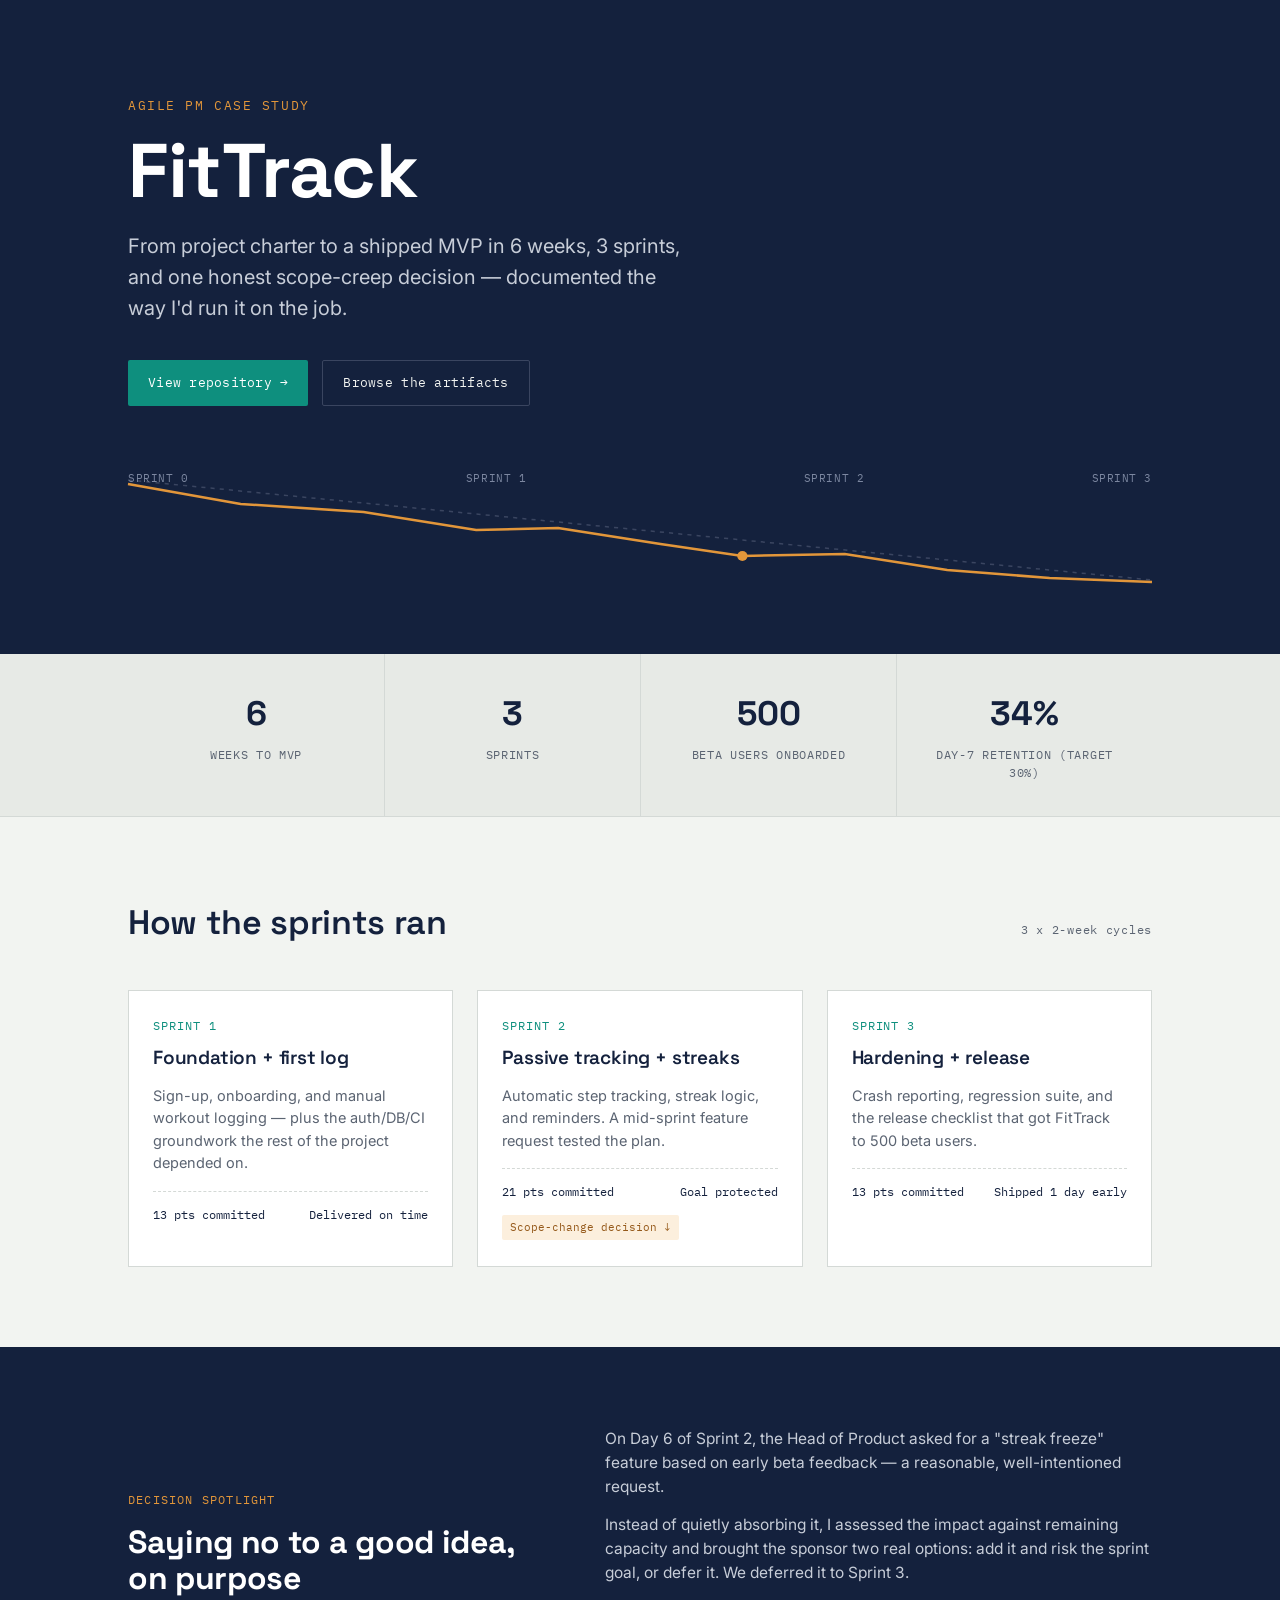
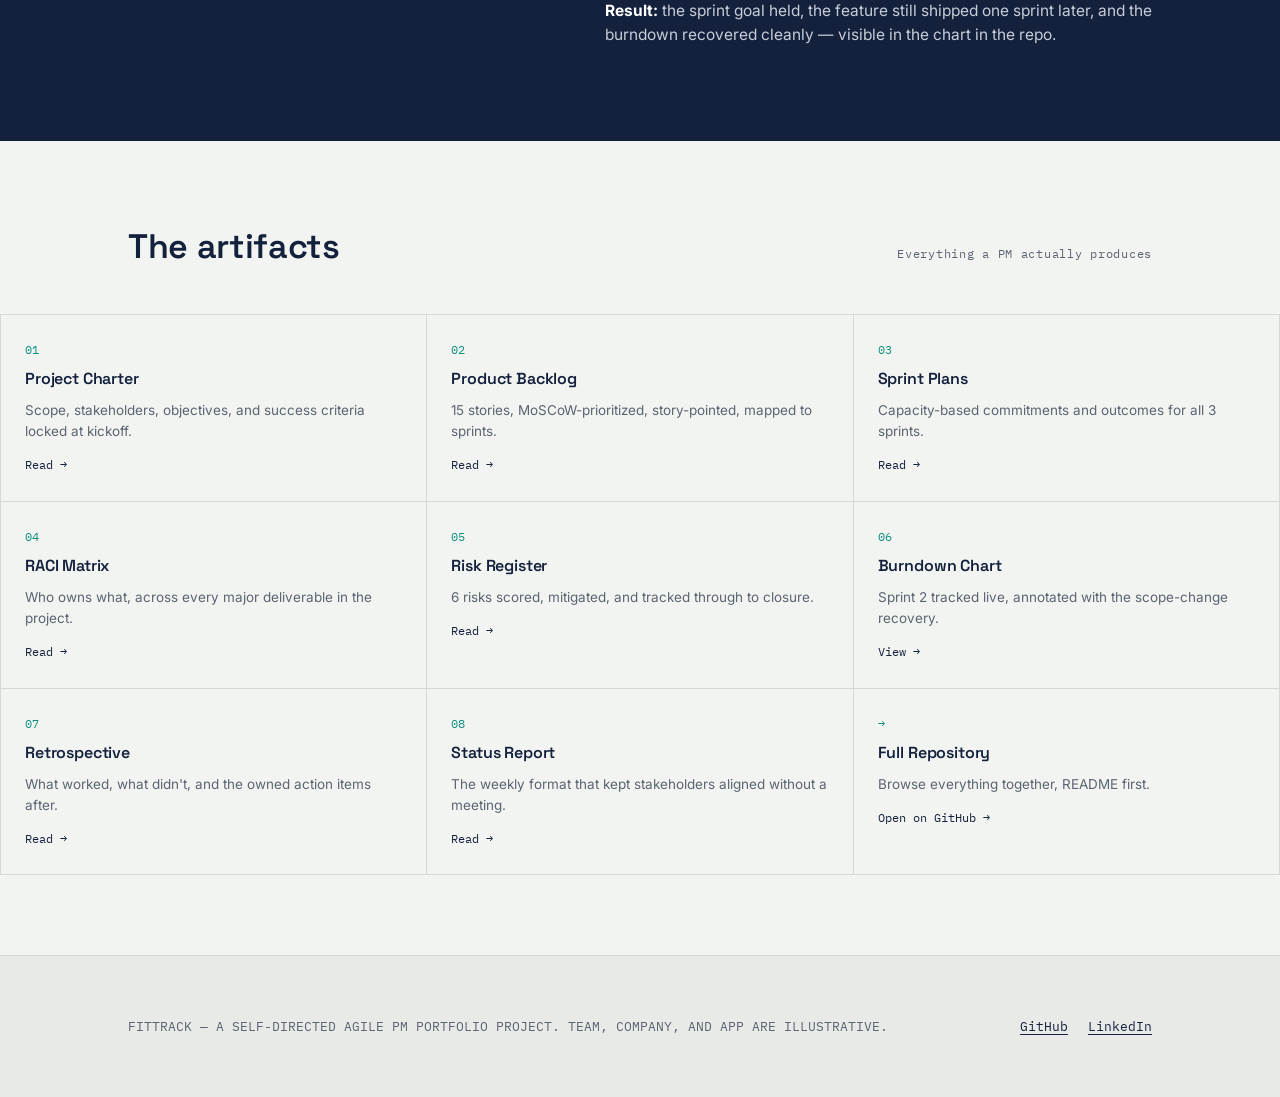
==== index.html @ 7f76b9cd "Add files via upload" ====
<!DOCTYPE html>
<html lang="en">
<head>
<meta charset="UTF-8">
<meta name="viewport" content="width=device-width, initial-scale=1.0">
<title>FitTrack — Agile PM Case Study</title>
<meta name="description" content="An Agile project management case study: shipping the FitTrack MVP in 6 weeks across 3 sprints.">
<link rel="preconnect" href="https://fonts.googleapis.com">
<link rel="preconnect" href="https://fonts.gstatic.com" crossorigin>
<link href="https://fonts.googleapis.com/css2?family=Space+Grotesk:wght@400;500;600;700&family=Inter:wght@400;500;600&family=IBM+Plex+Mono:wght@400;500;600&display=swap" rel="stylesheet">
<link rel="stylesheet" href="styles.css">
</head>
<body>

<header class="hero">
  <div class="wrap">
    <div class="eyebrow">Agile PM Case Study</div>
    <h1>FitTrack</h1>
    <p class="sub">From project charter to a shipped MVP in 6 weeks, 3 sprints, and one honest scope-creep decision — documented the way I'd run it on the job.</p>
    <div class="hero-cta">
      <a class="btn btn-primary" href="https://github.com/YOUR-USERNAME/fittrack-agile-pm-portfolio" target="_blank" rel="noopener">View repository →</a>
      <a class="btn btn-ghost" href="#artifacts">Browse the artifacts</a>
    </div>

    <div class="burndown" aria-hidden="true">
      <svg viewBox="0 0 1000 120" preserveAspectRatio="none">
        <line x1="0" y1="10" x2="1000" y2="110" stroke="#3A4560" stroke-width="1.5" stroke-dasharray="4 5"/>
        <polyline points="0,14 110,34 230,42 340,60 420,58 520,74 600,86 700,84 800,100 900,108 1000,112"
          fill="none" stroke="#E2963A" stroke-width="2.5"/>
        <circle cx="600" cy="86" r="5" fill="#E2963A"/>
      </svg>
      <span class="burndown-label" style="left:0;top:0;">SPRINT 0</span>
      <span class="burndown-label" style="left:33%;top:0;">SPRINT 1</span>
      <span class="burndown-label" style="left:66%;top:0;">SPRINT 2</span>
      <span class="burndown-label" style="right:0;top:0;">SPRINT 3</span>
    </div>
  </div>
</header>

<div class="stats">
  <div class="wrap">
    <div class="stat"><div class="num">6</div><div class="lbl">Weeks to MVP</div></div>
    <div class="stat"><div class="num">3</div><div class="lbl">Sprints</div></div>
    <div class="stat"><div class="num">500</div><div class="lbl">Beta users onboarded</div></div>
    <div class="stat"><div class="num">34%</div><div class="lbl">Day-7 retention (target 30%)</div></div>
  </div>
</div>

<section id="sprints">
  <div class="wrap">
    <div class="section-head reveal">
      <h2>How the sprints ran</h2>
      <span class="section-tag">3 x 2-week cycles</span>
    </div>
    <div class="sprints">
      <div class="sprint-card reveal">
        <div class="sprint-num">Sprint 1</div>
        <h3>Foundation + first log</h3>
        <p>Sign-up, onboarding, and manual workout logging — plus the auth/DB/CI groundwork the rest of the project depended on.</p>
        <div class="sprint-meta"><span>13 pts committed</span><span>Delivered on time</span></div>
      </div>
      <div class="sprint-card reveal">
        <div class="sprint-num">Sprint 2</div>
        <h3>Passive tracking + streaks</h3>
        <p>Automatic step tracking, streak logic, and reminders. A mid-sprint feature request tested the plan.</p>
        <div class="sprint-meta"><span>21 pts committed</span><span>Goal protected</span></div>
        <span class="flag">Scope-change decision ↓</span>
      </div>
      <div class="sprint-card reveal">
        <div class="sprint-num">Sprint 3</div>
        <h3>Hardening + release</h3>
        <p>Crash reporting, regression suite, and the release checklist that got FitTrack to 500 beta users.</p>
        <div class="sprint-meta"><span>13 pts committed</span><span>Shipped 1 day early</span></div>
      </div>
    </div>
  </div>
</section>

<section class="spotlight">
  <div class="wrap">
    <div class="reveal">
      <div class="spotlight-kicker">Decision spotlight</div>
      <h2>Saying no to a good idea, on purpose</h2>
    </div>
    <div class="spotlight-body reveal">
      <p>On Day 6 of Sprint 2, the Head of Product asked for a "streak freeze" feature based on early beta feedback — a reasonable, well-intentioned request.</p>
      <p>Instead of quietly absorbing it, I assessed the impact against remaining capacity and brought the sponsor two real options: add it and risk the sprint goal, or defer it. We deferred it to Sprint 3.</p>
      <p><strong>Result:</strong> the sprint goal held, the feature still shipped one sprint later, and the burndown recovered cleanly — visible in the chart in the repo.</p>
    </div>
  </div>
</section>

<section id="artifacts">
  <div class="wrap">
    <div class="section-head reveal">
      <h2>The artifacts</h2>
      <span class="section-tag">Everything a PM actually produces</span>
    </div>
  </div>
  <div class="artifacts reveal">
    <a class="artifact" href="https://github.com/YOUR-USERNAME/fittrack-agile-pm-portfolio/blob/main/01-project-charter.md" target="_blank" rel="noopener">
      <div class="idx">01</div>
      <h3>Project Charter</h3>
      <p>Scope, stakeholders, objectives, and success criteria locked at kickoff.</p>
      <div class="go">Read →</div>
    </a>
    <a class="artifact" href="https://github.com/YOUR-USERNAME/fittrack-agile-pm-portfolio/blob/main/02-product-backlog.csv" target="_blank" rel="noopener">
      <div class="idx">02</div>
      <h3>Product Backlog</h3>
      <p>15 stories, MoSCoW-prioritized, story-pointed, mapped to sprints.</p>
      <div class="go">Read →</div>
    </a>
    <a class="artifact" href="https://github.com/YOUR-USERNAME/fittrack-agile-pm-portfolio/tree/main/03-sprint-planning" target="_blank" rel="noopener">
      <div class="idx">03</div>
      <h3>Sprint Plans</h3>
      <p>Capacity-based commitments and outcomes for all 3 sprints.</p>
      <div class="go">Read →</div>
    </a>
    <a class="artifact" href="https://github.com/YOUR-USERNAME/fittrack-agile-pm-portfolio/blob/main/04-raci-matrix.md" target="_blank" rel="noopener">
      <div class="idx">04</div>
      <h3>RACI Matrix</h3>
      <p>Who owns what, across every major deliverable in the project.</p>
      <div class="go">Read →</div>
    </a>
    <a class="artifact" href="https://github.com/YOUR-USERNAME/fittrack-agile-pm-portfolio/blob/main/05-risk-register.md" target="_blank" rel="noopener">
      <div class="idx">05</div>
      <h3>Risk Register</h3>
      <p>6 risks scored, mitigated, and tracked through to closure.</p>
      <div class="go">Read →</div>
    </a>
    <a class="artifact" href="https://github.com/YOUR-USERNAME/fittrack-agile-pm-portfolio/blob/main/06-sprint-burndown-chart.png" target="_blank" rel="noopener">
      <div class="idx">06</div>
      <h3>Burndown Chart</h3>
      <p>Sprint 2 tracked live, annotated with the scope-change recovery.</p>
      <div class="go">View →</div>
    </a>
    <a class="artifact" href="https://github.com/YOUR-USERNAME/fittrack-agile-pm-portfolio/blob/main/07-retrospective.md" target="_blank" rel="noopener">
      <div class="idx">07</div>
      <h3>Retrospective</h3>
      <p>What worked, what didn't, and the owned action items after.</p>
      <div class="go">Read →</div>
    </a>
    <a class="artifact" href="https://github.com/YOUR-USERNAME/fittrack-agile-pm-portfolio/blob/main/08-status-report-template.md" target="_blank" rel="noopener">
      <div class="idx">08</div>
      <h3>Status Report</h3>
      <p>The weekly format that kept stakeholders aligned without a meeting.</p>
      <div class="go">Read →</div>
    </a>
    <a class="artifact" href="https://github.com/YOUR-USERNAME/fittrack-agile-pm-portfolio" target="_blank" rel="noopener">
      <div class="idx">→</div>
      <h3>Full Repository</h3>
      <p>Browse everything together, README first.</p>
      <div class="go">Open on GitHub →</div>
    </a>
  </div>
</section>

<footer>
  <div class="wrap">
    <p>FITTRACK — A SELF-DIRECTED AGILE PM PORTFOLIO PROJECT. TEAM, COMPANY, AND APP ARE ILLUSTRATIVE.</p>
    <div class="links">
      <a href="https://github.com/YOUR-USERNAME/fittrack-agile-pm-portfolio" target="_blank" rel="noopener">GitHub</a>
      <a href="https://www.linkedin.com/in/YOUR-LINKEDIN" target="_blank" rel="noopener">LinkedIn</a>
    </div>
  </div>
</footer>

<script src="script.js"></script>

</body>
</html>
---- styles.css ----
:root{
    --ink:#14213D;
    --paper:#F2F4F1;
    --paper-dim:#E7EAE6;
    --teal:#0E8F7E;
    --amber:#E2963A;
    --slate:#5B6472;
    --line:#D4D9D6;
    --white:#FFFFFF;
  }
  *{box-sizing:border-box;}
  html{scroll-behavior:smooth;}
  body{
    margin:0;
    background:var(--paper);
    color:var(--ink);
    font-family:'Inter',sans-serif;
    line-height:1.55;
    -webkit-font-smoothing:antialiased;
  }
  h1,h2,h3{
    font-family:'Space Grotesk',sans-serif;
    margin:0;
    letter-spacing:-0.01em;
  }
  .mono{font-family:'IBM Plex Mono',monospace;}
  a{color:inherit;}
  .wrap{max-width:1080px;margin:0 auto;padding:0 28px;}

  /* ---------- HERO ---------- */
  .hero{
    background:var(--ink);
    color:var(--paper);
    padding:96px 0 64px;
    position:relative;
    overflow:hidden;
  }
  .eyebrow{
    font-family:'IBM Plex Mono',monospace;
    font-size:13px;
    letter-spacing:0.12em;
    text-transform:uppercase;
    color:var(--amber);
    margin-bottom:18px;
  }
  .hero h1{
    font-size:clamp(42px,7vw,76px);
    font-weight:700;
    line-height:0.98;
    color:var(--white);
  }
  .hero .sub{
    margin-top:22px;
    font-size:clamp(17px,2vw,20px);
    max-width:560px;
    color:#C7CDD8;
  }
  .hero-cta{
    margin-top:36px;
    display:flex;
    gap:14px;
    flex-wrap:wrap;
  }
  .btn{
    font-family:'IBM Plex Mono',monospace;
    font-size:13px;
    letter-spacing:0.02em;
    padding:12px 20px;
    border-radius:2px;
    text-decoration:none;
    display:inline-flex;
    align-items:center;
    gap:8px;
    transition:transform .15s ease, background .15s ease;
  }
  .btn-primary{background:var(--teal);color:var(--white);}
  .btn-primary:hover{transform:translateY(-2px);background:#0B7A6C;}
  .btn-ghost{border:1px solid #3A4560;color:var(--paper);}
  .btn-ghost:hover{transform:translateY(-2px);border-color:var(--amber);}

  /* burndown line motif */
  .burndown{
    margin-top:64px;
    height:120px;
    position:relative;
  }
  .burndown svg{width:100%;height:100%;display:block;overflow:visible;}
  .burndown-label{
    position:absolute;
    font-family:'IBM Plex Mono',monospace;
    font-size:11px;
    color:#7C87A0;
    letter-spacing:0.05em;
  }

  /* ---------- STATS ---------- */
  .stats{
    background:var(--paper-dim);
    border-bottom:1px solid var(--line);
  }
  .stats .wrap{
    display:grid;
    grid-template-columns:repeat(4,1fr);
    gap:0;
  }
  .stat{
    padding:34px 20px;
    border-left:1px solid var(--line);
    text-align:center;
  }
  .stat:first-child{border-left:none;}
  .stat .num{
    font-family:'Space Grotesk',sans-serif;
    font-size:34px;
    font-weight:700;
    color:var(--ink);
  }
  .stat .lbl{
    font-family:'IBM Plex Mono',monospace;
    font-size:11.5px;
    color:var(--slate);
    text-transform:uppercase;
    letter-spacing:0.06em;
    margin-top:6px;
  }

  /* ---------- SECTION SHELL ---------- */
  section{padding:80px 0;}
  .section-head{
    display:flex;
    align-items:baseline;
    justify-content:space-between;
    margin-bottom:40px;
    flex-wrap:wrap;
    gap:12px;
  }
  .section-head h2{
    font-size:clamp(26px,3.4vw,34px);
    font-weight:600;
  }
  .section-tag{
    font-family:'IBM Plex Mono',monospace;
    font-size:12px;
    color:var(--slate);
    letter-spacing:0.06em;
  }

  /* ---------- SPRINT TIMELINE ---------- */
  .sprints{
    display:grid;
    grid-template-columns:repeat(3,1fr);
    gap:24px;
  }
  .sprint-card{
    background:var(--white);
    border:1px solid var(--line);
    padding:26px 24px;
    position:relative;
  }
  .sprint-num{
    font-family:'IBM Plex Mono',monospace;
    font-size:12px;
    color:var(--teal);
    letter-spacing:0.08em;
    text-transform:uppercase;
  }
  .sprint-card h3{
    margin-top:8px;
    font-size:19px;
    font-weight:600;
  }
  .sprint-card p{
    font-size:14.5px;
    color:var(--slate);
    margin:12px 0 16px;
  }
  .sprint-meta{
    display:flex;
    justify-content:space-between;
    font-family:'IBM Plex Mono',monospace;
    font-size:11.5px;
    color:var(--ink);
    border-top:1px dashed var(--line);
    padding-top:14px;
  }
  .flag{
    display:inline-block;
    margin-top:14px;
    font-family:'IBM Plex Mono',monospace;
    font-size:11px;
    background:#FCEFDD;
    color:#95591A;
    padding:4px 8px;
    border-radius:2px;
  }

  /* ---------- SPOTLIGHT ---------- */
  .spotlight{
    background:var(--ink);
    color:var(--paper);
  }
  .spotlight .wrap{
    display:grid;
    grid-template-columns:1fr 1.3fr;
    gap:56px;
    align-items:center;
  }
  .spotlight-kicker{
    font-family:'IBM Plex Mono',monospace;
    font-size:12px;
    color:var(--amber);
    letter-spacing:0.1em;
    text-transform:uppercase;
    margin-bottom:14px;
  }
  .spotlight h2{
    font-size:clamp(26px,3.2vw,32px);
    color:var(--white);
    line-height:1.15;
  }
  .spotlight-body p{
    color:#C7CDD8;
    font-size:15.5px;
    margin:0 0 14px;
  }
  .spotlight-body strong{color:var(--white);}
  .spotlight img{
    width:100%;
    border-radius:2px;
    border:1px solid #2C374F;
  }

  /* ---------- ARTIFACTS GRID ---------- */
  .artifacts{
    display:grid;
    grid-template-columns:repeat(3,1fr);
    gap:1px;
    background:var(--line);
    border:1px solid var(--line);
  }
  .artifact{
    background:var(--paper);
    padding:26px 24px;
    text-decoration:none;
    color:var(--ink);
    transition:background .15s ease;
    display:block;
  }
  .artifact:hover{background:var(--white);}
  .artifact .idx{
    font-family:'IBM Plex Mono',monospace;
    font-size:12px;
    color:var(--teal);
  }
  .artifact h3{
    font-size:16px;
    font-weight:600;
    margin-top:8px;
  }
  .artifact p{
    font-size:13.5px;
    color:var(--slate);
    margin-top:8px;
  }
  .artifact .go{
    margin-top:14px;
    font-family:'IBM Plex Mono',monospace;
    font-size:12px;
    color:var(--ink);
  }

  /* ---------- FOOTER ---------- */
  footer{
    background:var(--paper-dim);
    border-top:1px solid var(--line);
    padding:48px 0;
  }
  footer .wrap{
    display:flex;
    justify-content:space-between;
    align-items:center;
    flex-wrap:wrap;
    gap:16px;
  }
  footer p{
    font-family:'IBM Plex Mono',monospace;
    font-size:12.5px;
    color:var(--slate);
  }
  footer .links{display:flex;gap:20px;}
  footer .links a{
    font-family:'IBM Plex Mono',monospace;
    font-size:12.5px;
    text-decoration:underline;
    text-underline-offset:3px;
    color:var(--ink);
  }

  /* ---------- REVEAL ---------- */
  .reveal{opacity:0;transform:translateY(14px);transition:opacity .5s ease, transform .5s ease;}
  .reveal.in{opacity:1;transform:translateY(0);}
  @media (prefers-reduced-motion:reduce){
    .reveal{opacity:1;transform:none;transition:none;}
    html{scroll-behavior:auto;}
  }

  /* ---------- RESPONSIVE ---------- */
  @media (max-width:860px){
    .stats .wrap{grid-template-columns:repeat(2,1fr);}
    .stat:nth-child(3){border-left:none;}
    .sprints{grid-template-columns:1fr;}
    .spotlight .wrap{grid-template-columns:1fr;}
    .artifacts{grid-template-columns:1fr;}
  }
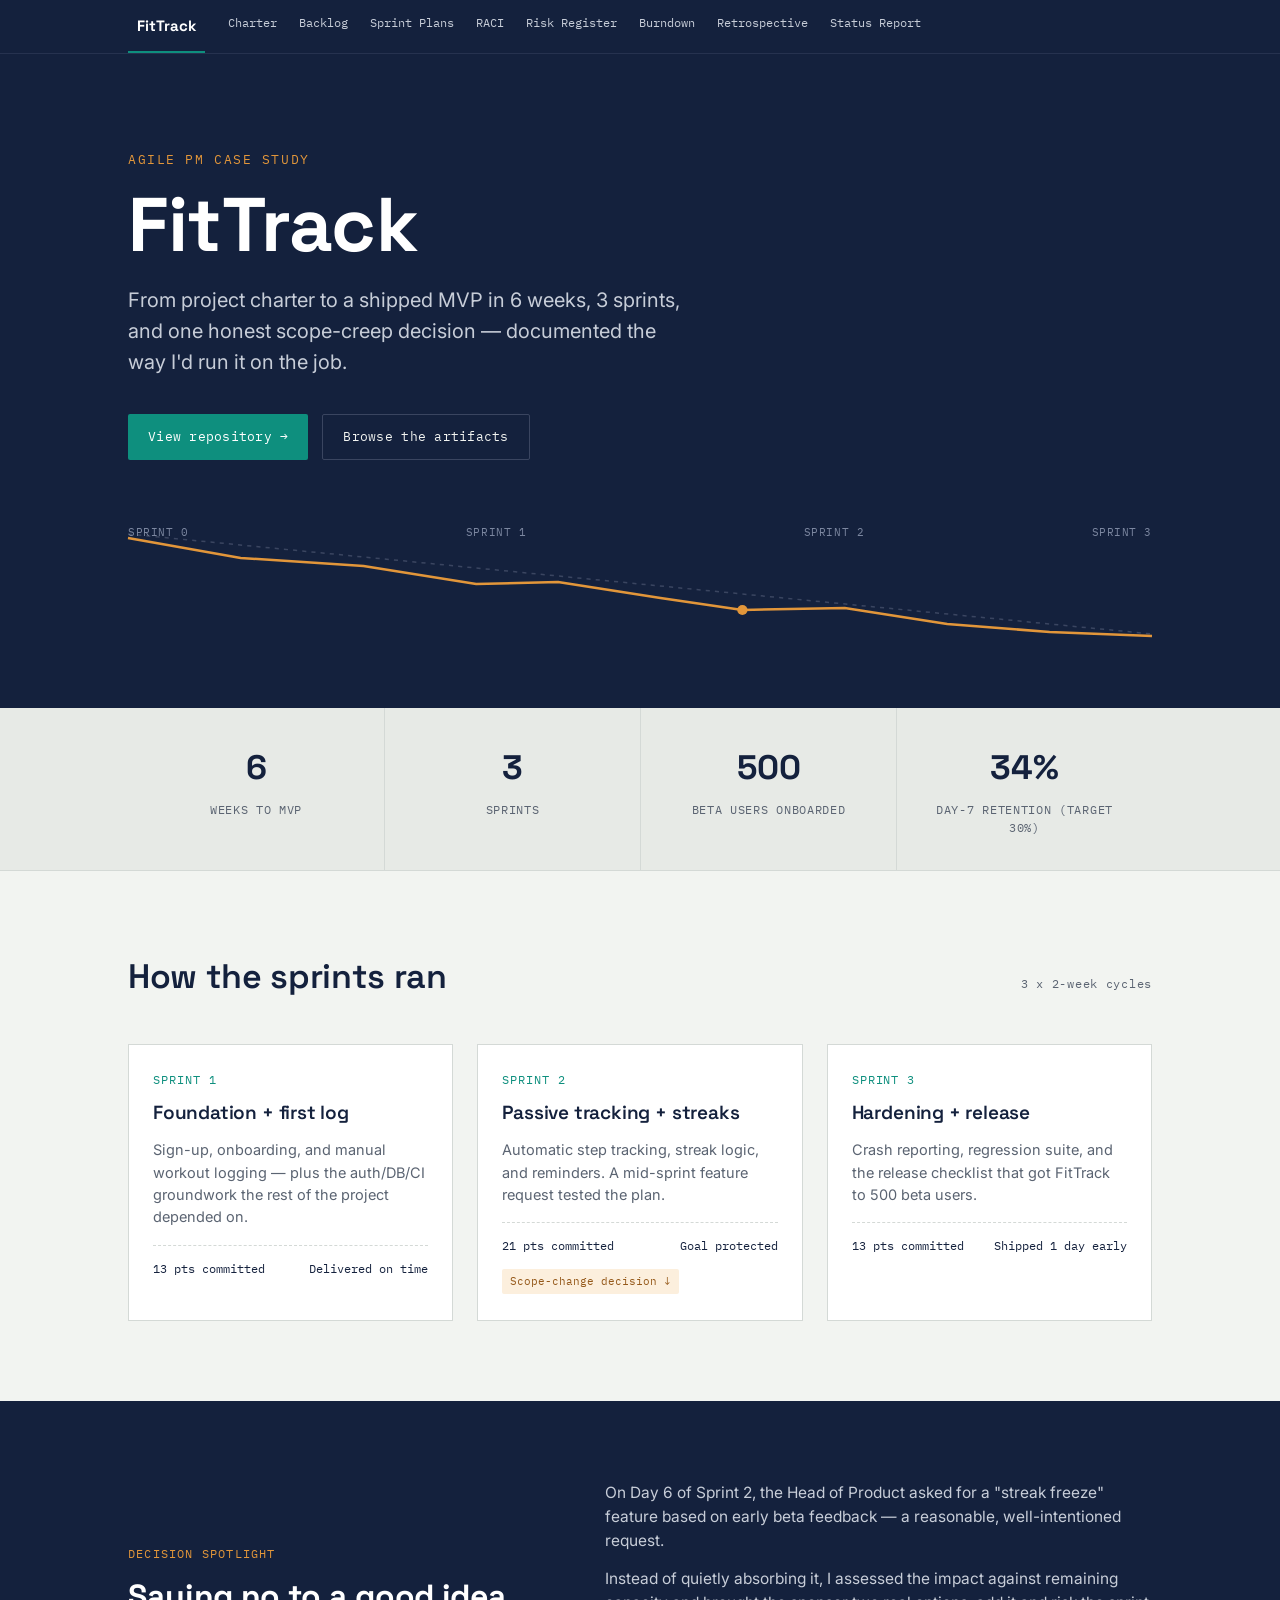
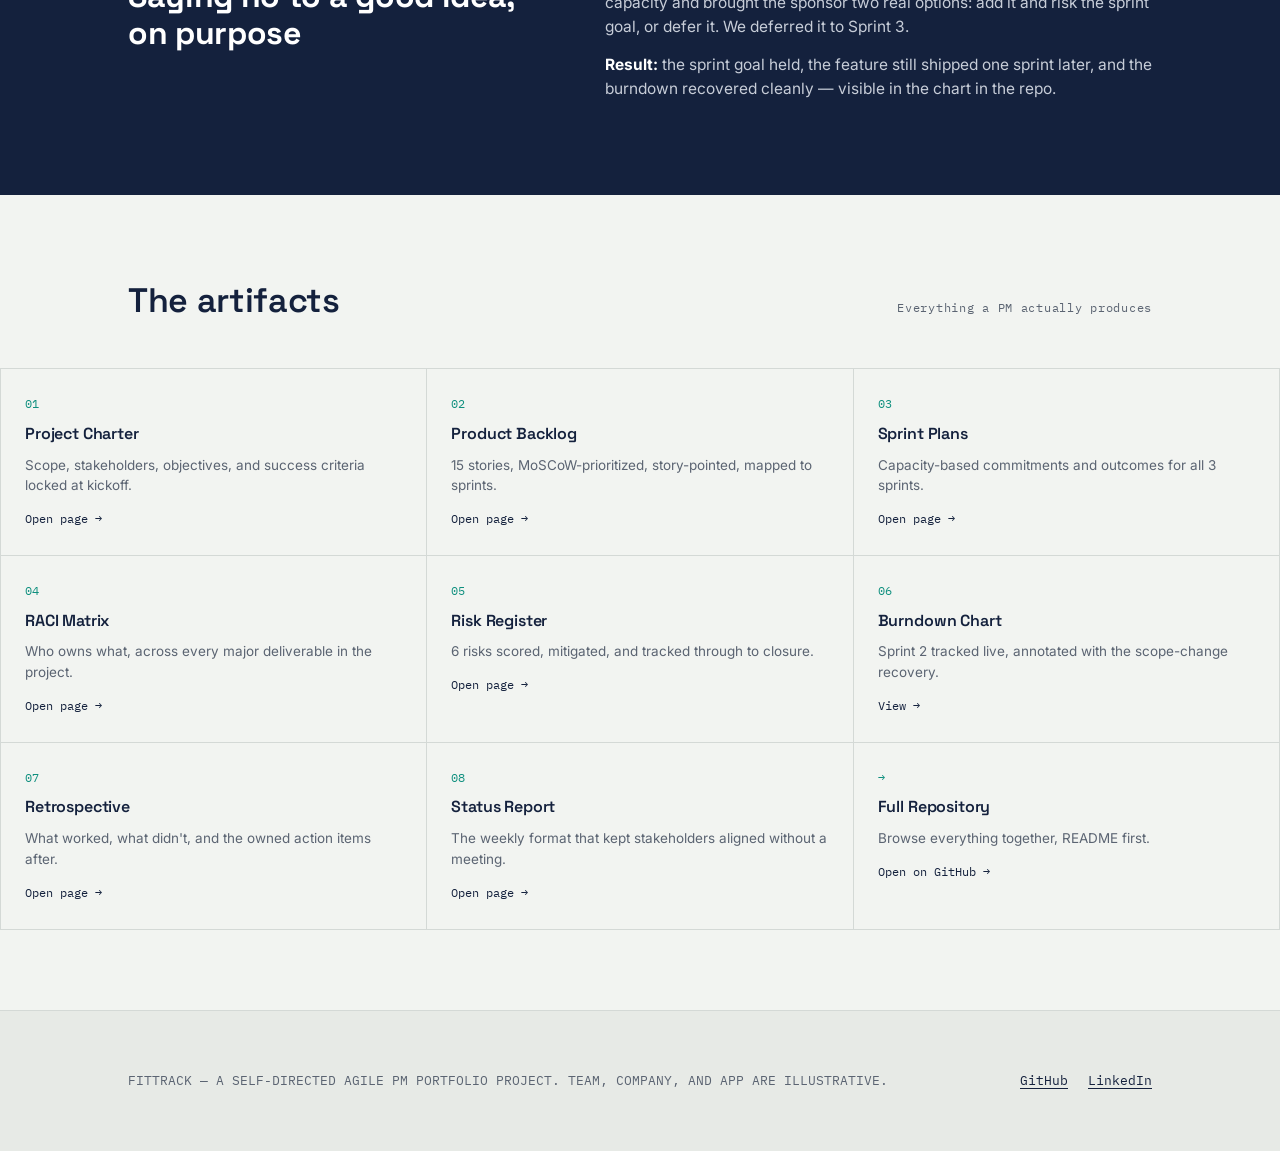
==== commit 9eaa72c7: "Add files via upload" ====
--- a/index.html
+++ b/index.html
@@ -11,6 +11,7 @@
 <link rel="stylesheet" href="styles.css">
 </head>
 <body>
+<nav class="topnav" aria-label="Case study pages"><div class="wrap nav-in"><a href="index.html" class="brand" aria-current="page">FitTrack</a><a href="charter.html">Charter</a><a href="backlog.html">Backlog</a><a href="sprints.html">Sprint Plans</a><a href="raci.html">RACI</a><a href="risks.html">Risk Register</a><a href="burndown.html">Burndown</a><a href="retrospective.html">Retrospective</a><a href="status-report.html">Status Report</a></div></nav>
 
 <header class="hero">
   <div class="wrap">
@@ -18,7 +19,7 @@
     <h1>FitTrack</h1>
     <p class="sub">From project charter to a shipped MVP in 6 weeks, 3 sprints, and one honest scope-creep decision — documented the way I'd run it on the job.</p>
     <div class="hero-cta">
-      <a class="btn btn-primary" href="https://github.com/YOUR-USERNAME/fittrack-agile-pm-portfolio" target="_blank" rel="noopener">View repository →</a>
+      <a class="btn btn-primary" href="https://github.com/Mrunali121/fittrack-agile-pm" target="_blank" rel="noopener">View repository →</a>
       <a class="btn btn-ghost" href="#artifacts">Browse the artifacts</a>
     </div>
 
@@ -98,55 +99,55 @@
     </div>
   </div>
   <div class="artifacts reveal">
-    <a class="artifact" href="https://github.com/YOUR-USERNAME/fittrack-agile-pm-portfolio/blob/main/01-project-charter.md" target="_blank" rel="noopener">
+    <a class="artifact" href="charter.html">
       <div class="idx">01</div>
       <h3>Project Charter</h3>
       <p>Scope, stakeholders, objectives, and success criteria locked at kickoff.</p>
-      <div class="go">Read →</div>
+      <div class="go">Open page →</div>
     </a>
-    <a class="artifact" href="https://github.com/YOUR-USERNAME/fittrack-agile-pm-portfolio/blob/main/02-product-backlog.csv" target="_blank" rel="noopener">
+    <a class="artifact" href="backlog.html">
       <div class="idx">02</div>
       <h3>Product Backlog</h3>
       <p>15 stories, MoSCoW-prioritized, story-pointed, mapped to sprints.</p>
-      <div class="go">Read →</div>
+      <div class="go">Open page →</div>
     </a>
-    <a class="artifact" href="https://github.com/YOUR-USERNAME/fittrack-agile-pm-portfolio/tree/main/03-sprint-planning" target="_blank" rel="noopener">
+    <a class="artifact" href="sprints.html">
       <div class="idx">03</div>
       <h3>Sprint Plans</h3>
       <p>Capacity-based commitments and outcomes for all 3 sprints.</p>
-      <div class="go">Read →</div>
+      <div class="go">Open page →</div>
     </a>
-    <a class="artifact" href="https://github.com/YOUR-USERNAME/fittrack-agile-pm-portfolio/blob/main/04-raci-matrix.md" target="_blank" rel="noopener">
+    <a class="artifact" href="raci.html">
       <div class="idx">04</div>
       <h3>RACI Matrix</h3>
       <p>Who owns what, across every major deliverable in the project.</p>
-      <div class="go">Read →</div>
+      <div class="go">Open page →</div>
     </a>
-    <a class="artifact" href="https://github.com/YOUR-USERNAME/fittrack-agile-pm-portfolio/blob/main/05-risk-register.md" target="_blank" rel="noopener">
+    <a class="artifact" href="risks.html">
       <div class="idx">05</div>
       <h3>Risk Register</h3>
       <p>6 risks scored, mitigated, and tracked through to closure.</p>
-      <div class="go">Read →</div>
+      <div class="go">Open page →</div>
     </a>
-    <a class="artifact" href="https://github.com/YOUR-USERNAME/fittrack-agile-pm-portfolio/blob/main/06-sprint-burndown-chart.png" target="_blank" rel="noopener">
+    <a class="artifact" href="burndown.html">
       <div class="idx">06</div>
       <h3>Burndown Chart</h3>
       <p>Sprint 2 tracked live, annotated with the scope-change recovery.</p>
       <div class="go">View →</div>
     </a>
-    <a class="artifact" href="https://github.com/YOUR-USERNAME/fittrack-agile-pm-portfolio/blob/main/07-retrospective.md" target="_blank" rel="noopener">
+    <a class="artifact" href="retrospective.html">
       <div class="idx">07</div>
       <h3>Retrospective</h3>
       <p>What worked, what didn't, and the owned action items after.</p>
-      <div class="go">Read →</div>
+      <div class="go">Open page →</div>
     </a>
-    <a class="artifact" href="https://github.com/YOUR-USERNAME/fittrack-agile-pm-portfolio/blob/main/08-status-report-template.md" target="_blank" rel="noopener">
+    <a class="artifact" href="status-report.html">
       <div class="idx">08</div>
       <h3>Status Report</h3>
       <p>The weekly format that kept stakeholders aligned without a meeting.</p>
-      <div class="go">Read →</div>
+      <div class="go">Open page →</div>
     </a>
-    <a class="artifact" href="https://github.com/YOUR-USERNAME/fittrack-agile-pm-portfolio" target="_blank" rel="noopener">
+    <a class="artifact" href="https://github.com/Mrunali121/fittrack-agile-pm" target="_blank" rel="noopener">
       <div class="idx">→</div>
       <h3>Full Repository</h3>
       <p>Browse everything together, README first.</p>
@@ -159,7 +160,7 @@
   <div class="wrap">
     <p>FITTRACK — A SELF-DIRECTED AGILE PM PORTFOLIO PROJECT. TEAM, COMPANY, AND APP ARE ILLUSTRATIVE.</p>
     <div class="links">
-      <a href="https://github.com/YOUR-USERNAME/fittrack-agile-pm-portfolio" target="_blank" rel="noopener">GitHub</a>
+      <a href="https://github.com/Mrunali121/fittrack-agile-pm" target="_blank" rel="noopener">GitHub</a>
       <a href="https://www.linkedin.com/in/YOUR-LINKEDIN" target="_blank" rel="noopener">LinkedIn</a>
     </div>
   </div>
--- a/styles.css
+++ b/styles.css
@@ -312,3 +312,39 @@
     .spotlight .wrap{grid-template-columns:1fr;}
     .artifacts{grid-template-columns:1fr;}
   }
+
+/* ---- multi-page navigation and document pages ---- */
+.topnav{position:sticky;top:0;z-index:20;background:var(--ink);border-bottom:1px solid #26324f;}
+.nav-in{display:flex;gap:4px;overflow-x:auto;white-space:nowrap;}
+.topnav a{font-family:"IBM Plex Mono",monospace;font-size:12px;color:#C7CDD8;text-decoration:none;padding:14px 9px;border-bottom:2px solid transparent;}
+.topnav a:hover{color:#fff;border-bottom-color:var(--amber);}
+.topnav a[aria-current=page]{color:#fff;border-bottom-color:var(--teal);}
+.topnav .brand{font-family:'Space Grotesk',sans-serif;font-weight:700;font-size:15px;color:#fff;margin-right:10px;}
+.pagehead{background:var(--ink);color:var(--paper);padding:48px 0 40px;}
+.pagehead h1{font-family:'Space Grotesk',sans-serif;font-size:clamp(30px,4.6vw,46px);color:#fff;line-height:1.1;margin:0;}
+.pagehead .eyebrow{font-family:'IBM Plex Mono',monospace;font-size:13px;letter-spacing:.12em;text-transform:uppercase;color:var(--amber);margin-bottom:12px;}
+.pagehead .sub{margin-top:14px;color:#C7CDD8;max-width:680px;}
+.doc{padding-top:40px;padding-bottom:60px;max-width:900px;}
+.doc h2{font-family:'Space Grotesk',sans-serif;font-size:26px;margin:36px 0 12px;}.doc h3{font-family:'Space Grotesk',sans-serif;font-size:19px;margin:26px 0 8px;}
+.doc p,.doc li{font-size:16.5px;}.doc ul,.doc ol{padding-left:1.3em;}
+.doc blockquote{margin:18px 0;padding:6px 18px;border-left:4px solid var(--teal);background:var(--white);color:var(--slate);}
+.doc table,.tablewrap{width:100%;}
+.doc table{border-collapse:collapse;margin:18px 0;background:var(--white);font-size:14.5px;display:block;overflow-x:auto;}
+.doc th,.doc td{border:1px solid var(--line);padding:9px 12px;text-align:left;vertical-align:top;}
+.doc th{background:var(--paper-dim);font-family:'IBM Plex Mono',monospace;font-size:12.5px;white-space:nowrap;}
+.doc code{font-family:'IBM Plex Mono',monospace;font-size:.88em;background:var(--paper-dim);padding:1px 5px;}
+.doc a{color:#0B7A6C;}
+.pager{display:flex;justify-content:space-between;gap:12px;margin-top:48px;padding-top:20px;border-top:1px solid var(--line);flex-wrap:wrap;}
+.pg{font-family:'IBM Plex Mono',monospace;font-size:13px;text-decoration:none;border:1px solid var(--line);background:var(--white);padding:10px 16px;}
+.pg:hover{border-color:var(--teal);color:var(--teal);}
+.filters{display:flex;gap:8px;flex-wrap:wrap;margin:14px 0;}
+.chipb{font-family:'IBM Plex Mono',monospace;font-size:12.5px;border:1px solid var(--line);background:var(--white);color:var(--ink);padding:6px 14px;cursor:pointer;}
+.chipb[aria-pressed=true]{background:var(--teal);border-color:var(--teal);color:#fff;}
+.v-must{color:#9A2B2B;font-weight:600;}.v-done{color:#0B7A6C;font-weight:600;}
+.sp{padding:10px 0 20px;border-top:1px solid var(--line);margin-top:24px;}.sp-h{margin-top:12px!important;color:var(--teal);}
+.burn{margin:0 0 20px;background:var(--white);border:1px solid var(--line);padding:14px;}.burn img{width:100%;display:block;cursor:zoom-in;}
+.burn figcaption{font-size:14px;color:var(--slate);margin-top:8px;}
+.artifact{text-decoration:none;color:inherit;}
+.btn.btn-primary{display:inline-flex;}
+.doc a.btn,.doc a.btn:hover{color:#fff;}
+.doc td:first-child{white-space:nowrap;}
